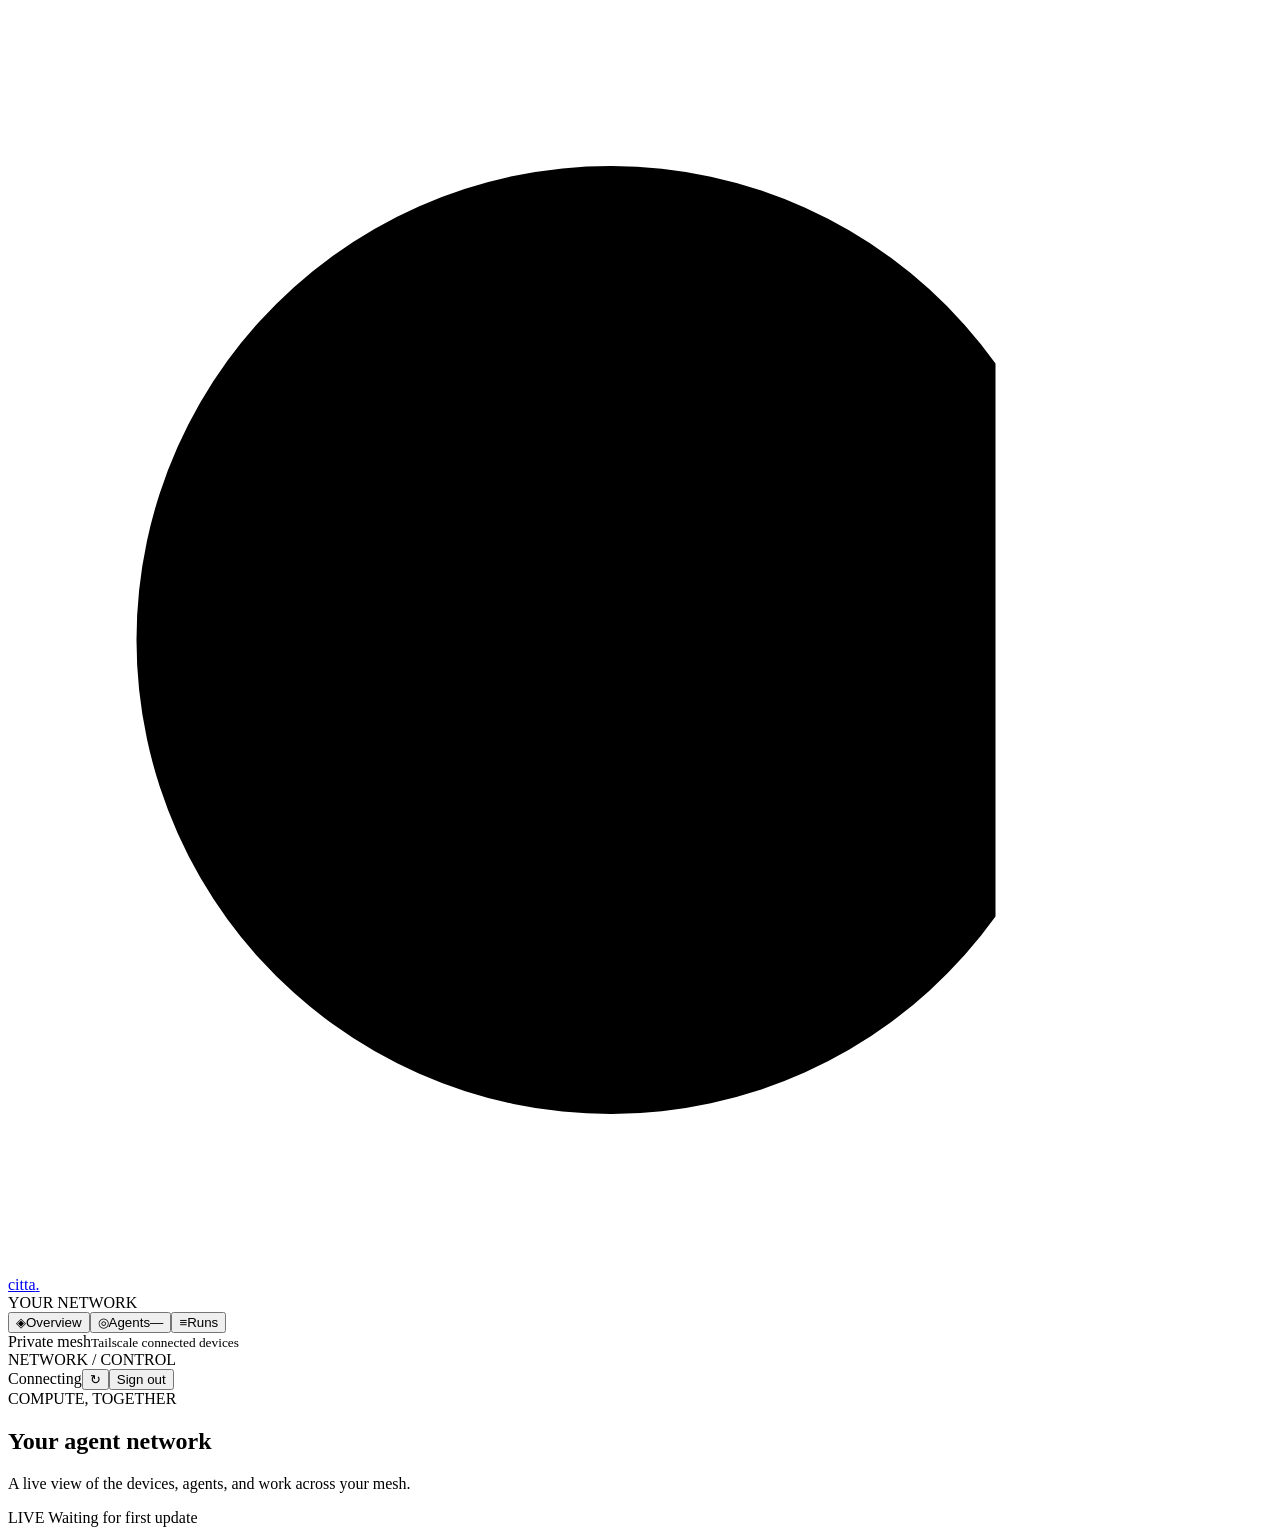
==== ui/index.html @ 751225e6 "Discover device resources and live agents with bounded spawning and monitoring" ====
<!doctype html>
<html lang="en">
  <head>
    <meta charset="utf-8" />
    <meta name="viewport" content="width=device-width,initial-scale=1" />
    <title>Citta — Network control</title>
    <link rel="stylesheet" href="/panel/style.css" />
    <script src="/panel/app.js" defer></script>
  </head>
  <body>
    <aside class="sidebar">
      <a class="brand" href="/" aria-label="Citta overview"
        ><svg viewBox="0 0 32 32" aria-hidden="true">
          <path d="M25 9A12 12 0 1 0 25 23M22 12a7 7 0 1 0 0 8" /></svg
        ><span>citta<span class="brand-dot">.</span></span></a
      >
      <div class="rail-label">YOUR NETWORK</div>
      <nav aria-label="Main navigation">
        <button class="nav active" data-view="overview">
          <span>◈</span>Overview</button
        ><button class="nav" data-view="agents">
          <span>◎</span>Agents<span id="nav-agent-count" class="nav-count"
            >—</span
          ></button
        ><button class="nav" data-view="runs"><span>≡</span>Runs</button>
      </nav>
      <div class="rail-bottom">
        <span class="status-dot"></span>
        <div>Private mesh<small>Tailscale connected devices</small></div>
      </div>
    </aside>
    <main>
      <header>
        <div class="breadcrumb">NETWORK <span>/</span> CONTROL</div>
        <div class="header-right">
          <span id="connection" class="connection">Connecting</span
          ><button
            id="refresh"
            class="icon-button"
            aria-label="Refresh network"
          >
            ↻</button
          ><button id="logout" class="text-button">Sign out</button>
        </div>
      </header>
      <section class="page-heading">
        <div>
          <div class="eyebrow">COMPUTE, TOGETHER</div>
          <h1 id="page-title">Your agent network</h1>
          <p id="page-subtitle">
            A live view of the devices, agents, and work across your mesh.
          </p>
        </div>
        <div class="live-label">
          <span class="status-dot"></span>LIVE
          <span id="last-update">Waiting for first update</span>
        </div>
      </section>
      <div id="notice" class="notice" role="status" hidden></div>
      <section id="login" class="login-card" hidden>
        <span class="section-kicker">PRIVATE CONTROL PANEL</span>
        <h2>Connect this browser</h2>
        <p>
          Open a fresh login link from Citta on this device. Your browser
          receives a temporary monitoring session; mesh credentials stay with
          the daemon.
        </p>
        <code>citta --config ~/.config/citta/config.toml panel</code>
      </section>
      <div id="dashboard" hidden>
        <section
          class="stats"
          aria-label="Network summary"
          id="stats"
        ></section>
        <section id="devices-section" class="section">
          <div class="section-heading">
            <div>
              <span class="section-kicker">THE MESH</span>
              <h2>Connected devices</h2>
            </div>
            <span class="muted" id="resource-coverage"></span>
          </div>
          <div id="devices" class="device-grid"></div>
        </section>
        <section id="agents-section" class="section">
          <div class="section-heading">
            <div>
              <span class="section-kicker">WHO'S HERE</span>
              <h2>Agent sessions</h2>
            </div>
            <div class="filters">
              <label class="sr-only" for="agent-search">Search agents</label
              ><input
                id="agent-search"
                type="search"
                placeholder="Search agents…"
              /><label class="sr-only" for="agent-state">Agent state</label
              ><select id="agent-state">
                <option value="all">All states</option>
                <option value="busy">Busy</option>
                <option value="idle">Idle</option>
                <option value="blocked">Needs attention</option>
                <option value="unknown">Unknown</option>
              </select>
            </div>
          </div>
          <div class="table-wrap">
            <table>
              <thead>
                <tr>
                  <th>Agent</th>
                  <th>Device</th>
                  <th>State</th>
                  <th>Source</th>
                  <th>Observed</th>
                </tr>
              </thead>
              <tbody id="agents"></tbody>
            </table>
            <div id="agents-empty" class="empty" hidden>
              No sessions match this view.
            </div>
          </div>
          <p class="table-note">
            Idle is reported by the harness. Observed sessions keep their
            existing owner and permissions.
          </p>
        </section>
        <section id="profiles-section" class="section">
          <div class="section-heading">
            <div>
              <span class="section-kicker">READY TO START</span>
              <h2>Agent profiles</h2>
            </div>
            <span class="muted">Available through the agent tools</span>
          </div>
          <div id="profiles" class="profile-grid"></div>
        </section>
        <section id="runs-section" class="section">
          <div class="section-heading">
            <div>
              <span class="section-kicker">WORK IN MOTION</span>
              <h2>Recent runs</h2>
            </div>
            <label class="checkbox"
              ><input id="failures-only" type="checkbox" />Failures only</label
            >
          </div>
          <div class="table-wrap">
            <table>
              <thead>
                <tr>
                  <th>Run / capability</th>
                  <th>Origin → worker</th>
                  <th>Status</th>
                  <th>Updated</th>
                  <th></th>
                </tr>
              </thead>
              <tbody id="runs"></tbody>
            </table>
            <div id="runs-empty" class="empty" hidden>
              No runs in this view.
            </div>
          </div>
        </section>
        <details class="runtime-section">
          <summary>
            Detected runtime processes <span id="runtime-count"></span>
          </summary>
          <p class="muted">
            Process presence does not establish agent availability. Only
            supported harness adapters report session state.
          </p>
          <div id="runtimes" class="runtime-grid"></div>
        </details>
        <footer>
          <span
            >CITTA <span class="footer-dot">/</span> PRIVATE NETWORK
            CONTROL</span
          ><span>Monitoring only · refreshes every 5 seconds</span>
        </footer>
      </div>
    </main>
    <dialog id="run-dialog">
      <div class="dialog-heading">
        <h2>Run details</h2>
        <button
          id="close-dialog"
          class="icon-button"
          aria-label="Close details"
        >
          ×
        </button>
      </div>
      <div id="run-detail"></div>
    </dialog>
  </body>
</html>
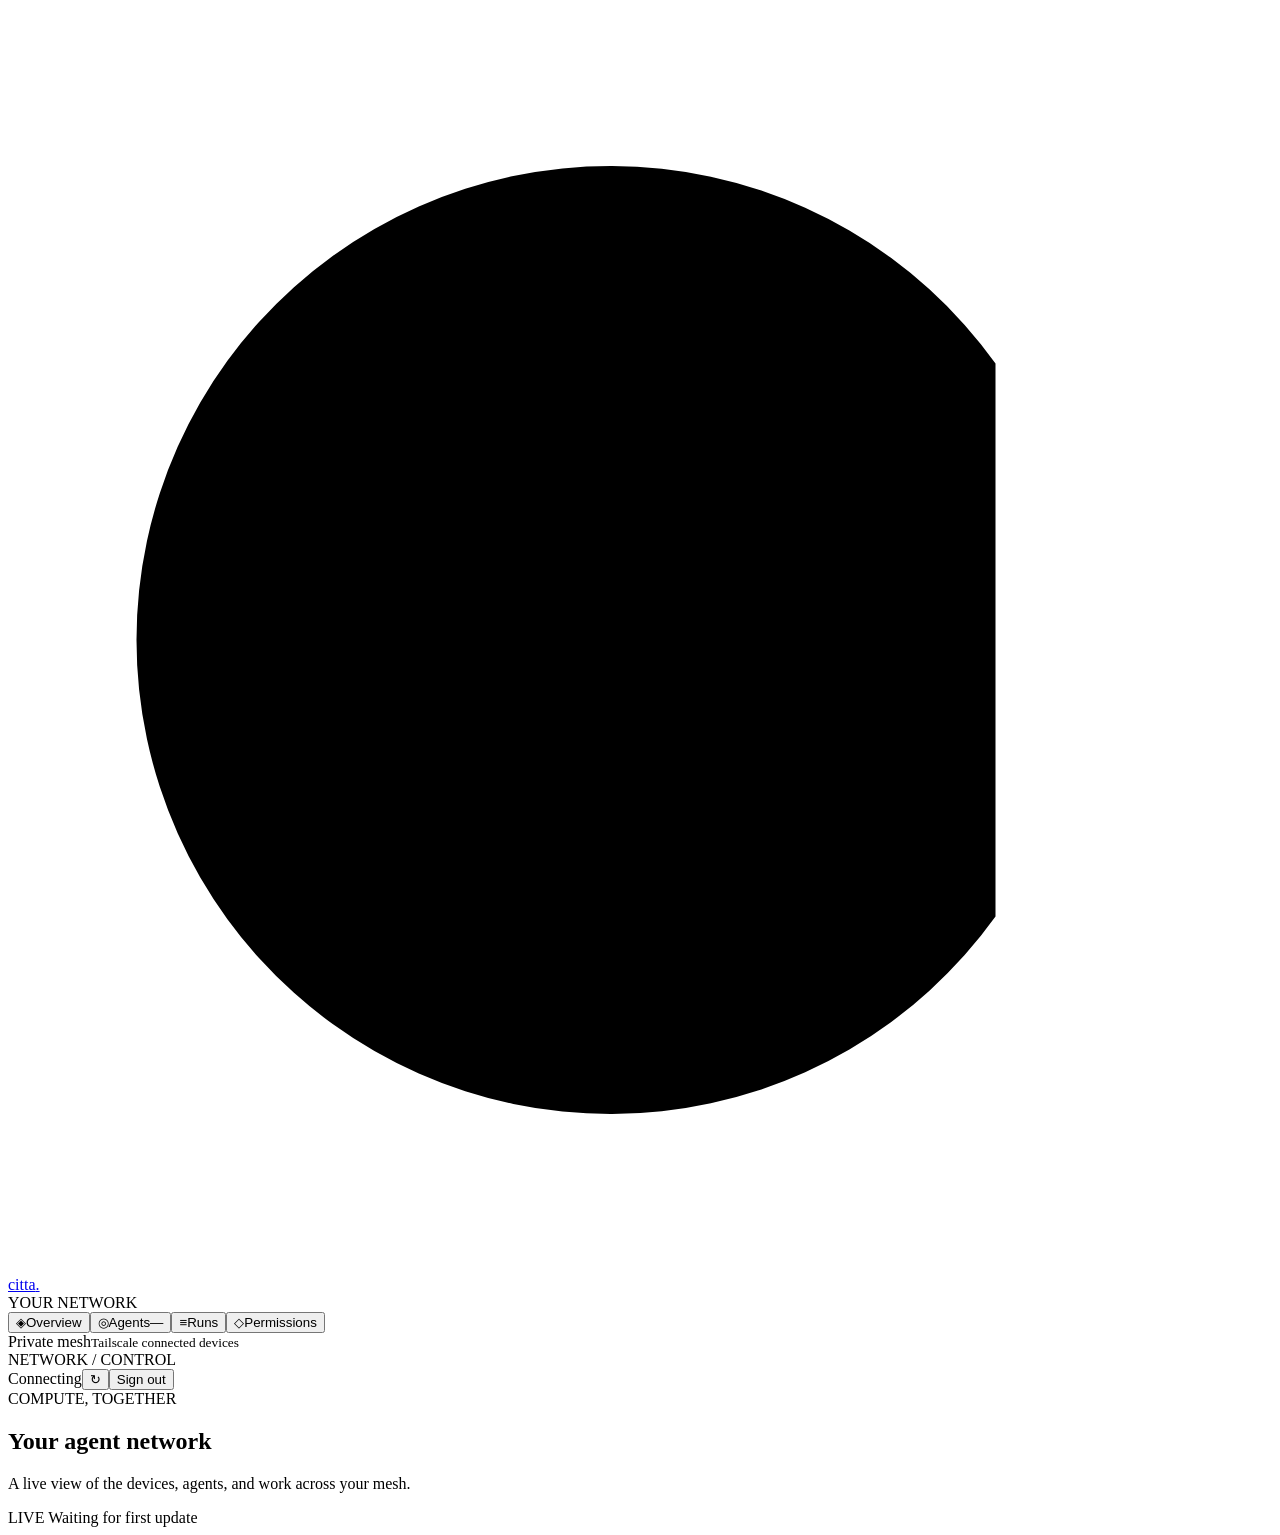
==== commit 32952104: "Manage device permissions across the mesh and expose harness model metadata" ====
--- a/ui/index.html
+++ b/ui/index.html
@@ -22,7 +22,10 @@
           <span>◎</span>Agents<span id="nav-agent-count" class="nav-count"
             >—</span
           ></button
-        ><button class="nav" data-view="runs"><span>≡</span>Runs</button>
+        ><button class="nav" data-view="runs"><span>≡</span>Runs</button
+        ><button class="nav" data-view="permissions">
+          <span>◇</span>Permissions
+        </button>
       </nav>
       <div class="rail-bottom">
         <span class="status-dot"></span>
@@ -62,8 +65,8 @@
         <h2>Connect this browser</h2>
         <p>
           Open a fresh login link from Citta on this device. Your browser
-          receives a temporary monitoring session; mesh credentials stay with
-          the daemon.
+          receives a temporary owner session; mesh credentials stay with the
+          daemon.
         </p>
         <code>citta --config ~/.config/citta/config.toml panel</code>
       </section>
@@ -73,6 +76,117 @@
           aria-label="Network summary"
           id="stats"
         ></section>
+        <section id="permissions-section" class="section" hidden>
+          <div class="section-heading">
+            <div>
+              <span class="section-kicker">DEVICE PERMISSIONS</span>
+              <h2>Choose where work can run</h2>
+            </div>
+            <label class="device-picker"
+              >Device
+              <select
+                id="permission-device"
+                aria-label="Device to configure"
+              ></select
+            ></label>
+          </div>
+          <p class="permission-intro">
+            Manage any paired device from this panel. Settings are stored and
+            enforced on the selected device.
+          </p>
+          <div
+            id="permission-message"
+            class="notice"
+            role="status"
+            hidden
+          ></div>
+          <div id="permission-editor" hidden>
+            <div class="permission-heading">
+              <h3 id="permission-title"></h3>
+              <span id="permission-revision" class="muted"></span>
+            </div>
+            <form id="permission-form">
+              <fieldset class="permission-modes">
+                <legend>Execution mode</legend>
+                <label class="mode-option"
+                  ><input
+                    type="radio"
+                    name="permission-mode"
+                    value="restricted"
+                  /><span
+                    ><strong>Restricted</strong
+                    ><small
+                      >Only selected capabilities may run unattended.</small
+                    ></span
+                  ></label
+                >
+                <label class="mode-option"
+                  ><input
+                    type="radio"
+                    name="permission-mode"
+                    value="allow_all"
+                  /><span
+                    ><strong>Allow all</strong
+                    ><small
+                      >All installed capabilities, including ones added later,
+                      may run unattended.</small
+                    ></span
+                  ></label
+                >
+                <label class="mode-option"
+                  ><input
+                    type="radio"
+                    name="permission-mode"
+                    value="paused"
+                  /><span
+                    ><strong>Pause execution</strong
+                    ><small
+                      >Stop active Citta jobs and accept no new
+                      executions.</small
+                    ></span
+                  ></label
+                >
+              </fieldset>
+              <fieldset id="permission-capabilities">
+                <legend>Allowed capabilities</legend>
+                <div id="permission-cap-list" class="permission-list"></div>
+              </fieldset>
+              <fieldset>
+                <legend>Devices allowed to send work</legend>
+                <label class="checkbox"
+                  ><input type="checkbox" id="permission-all-origins" />All
+                  trusted devices, including devices paired later</label
+                >
+                <div id="permission-origin-list" class="permission-list"></div>
+              </fieldset>
+              <p class="permission-note">
+                Applies to Citta jobs. Allow-all keeps the configured sandbox,
+                timeouts, and capacity limits. Revoking access stops affected
+                active jobs; interrupted jobs are never automatically replayed.
+              </p>
+              <div class="permission-actions">
+                <button
+                  id="permission-save"
+                  type="submit"
+                  class="primary-button"
+                  disabled
+                >
+                  Save permissions</button
+                ><button
+                  id="permission-reload"
+                  type="button"
+                  class="secondary-button"
+                >
+                  Reload saved settings</button
+                ><span id="permission-dirty" class="muted"></span>
+              </div>
+            </form>
+            <details class="permission-history">
+              <summary>Permission change history</summary>
+              <div id="permission-history"></div>
+            </details>
+          </div>
+        </section>
         <section id="devices-section" class="section">
           <div class="section-heading">
             <div>
@@ -179,7 +293,7 @@
           <span
             >CITTA <span class="footer-dot">/</span> PRIVATE NETWORK
             CONTROL</span
-          ><span>Monitoring only · refreshes every 5 seconds</span>
+          ><span>Owner control · refreshes every 5 seconds</span>
         </footer>
       </div>
     </main>
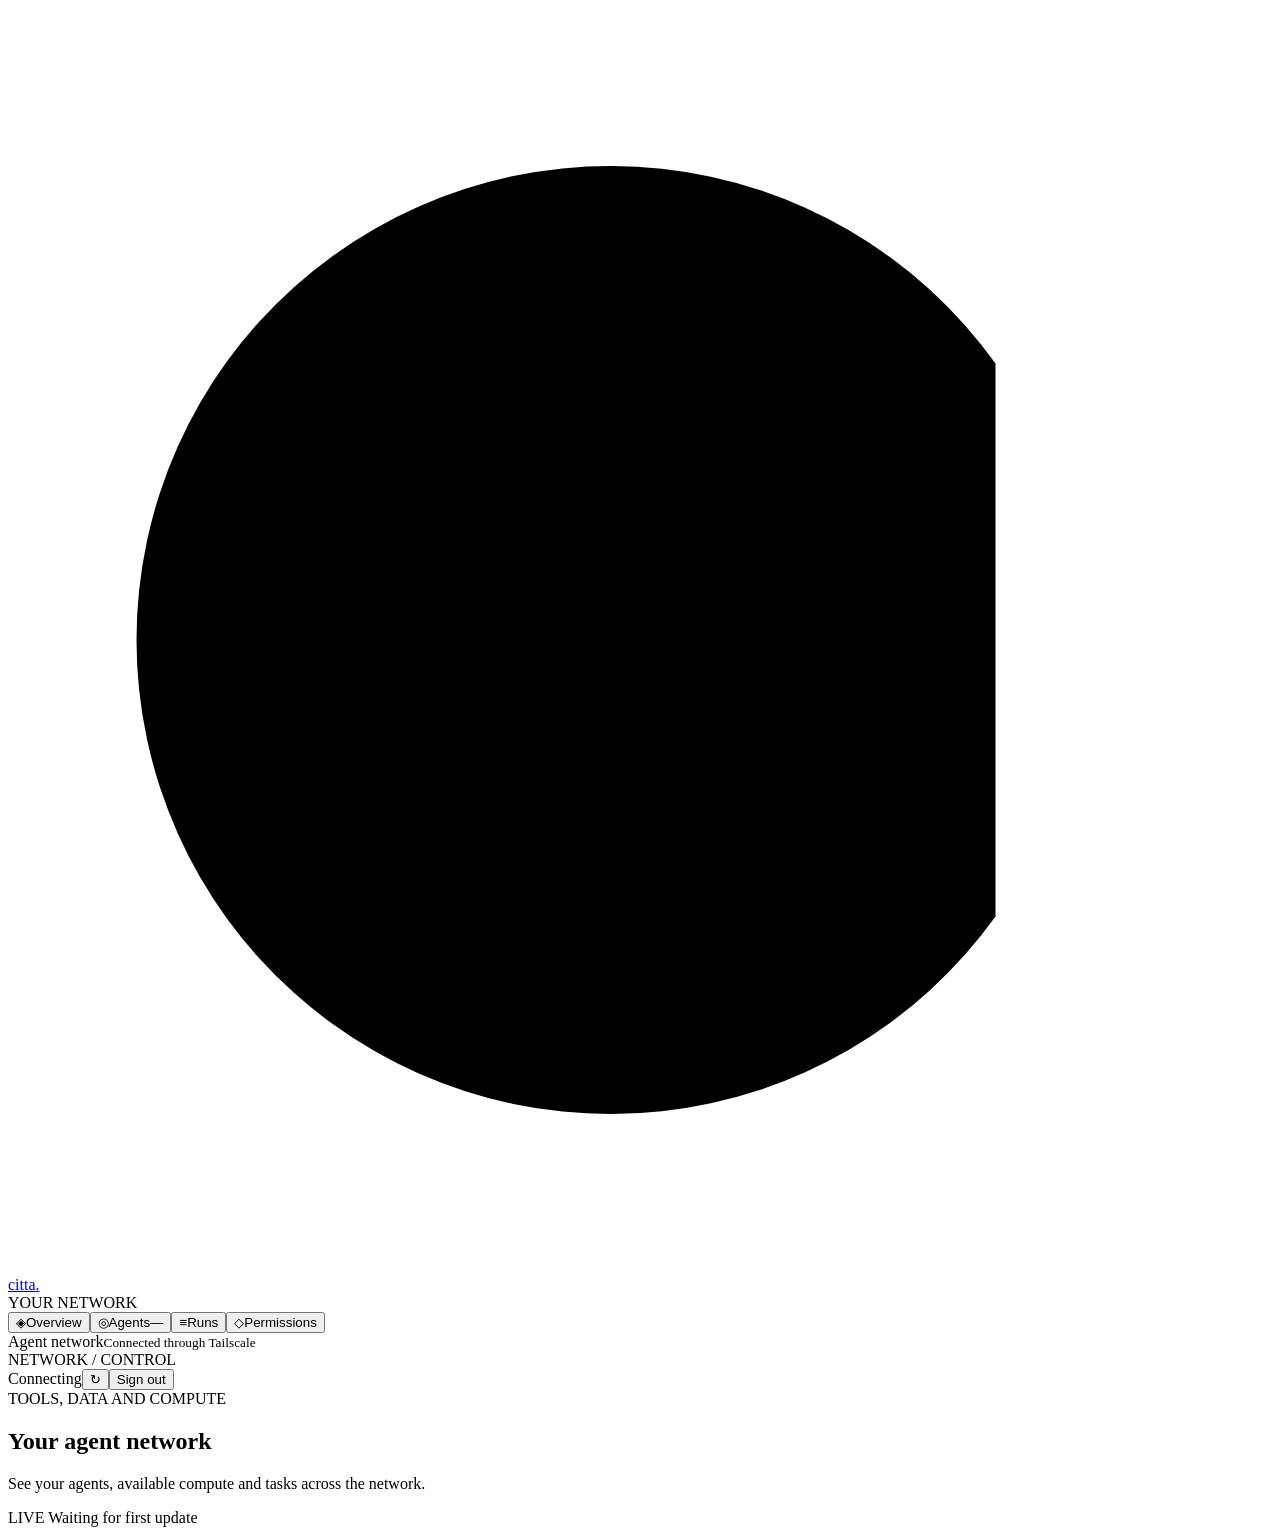
==== commit eff4eccd: "Present Citta as a network for agents to share tools, data and compute" ====
--- a/ui/index.html
+++ b/ui/index.html
@@ -3,7 +3,7 @@
   <head>
     <meta charset="utf-8" />
     <meta name="viewport" content="width=device-width,initial-scale=1" />
-    <title>Citta — Network control</title>
+    <title>Citta | Agent network</title>
     <link rel="stylesheet" href="/panel/style.css" />
     <script src="/panel/app.js" defer></script>
   </head>
@@ -29,7 +29,7 @@
       </nav>
       <div class="rail-bottom">
         <span class="status-dot"></span>
-        <div>Private mesh<small>Tailscale connected devices</small></div>
+        <div>Agent network<small>Connected through Tailscale</small></div>
       </div>
     </aside>
     <main>
@@ -48,10 +48,10 @@
       </header>
       <section class="page-heading">
         <div>
-          <div class="eyebrow">COMPUTE, TOGETHER</div>
+          <div class="eyebrow">TOOLS, DATA AND COMPUTE</div>
           <h1 id="page-title">Your agent network</h1>
           <p id="page-subtitle">
-            A live view of the devices, agents, and work across your mesh.
+            See your agents, available compute and tasks across the network.
           </p>
         </div>
         <div class="live-label">
@@ -94,6 +94,33 @@
             Manage any paired device from this panel. Settings are stored and
             enforced on the selected device.
           </p>
+          <details class="permission-guide" open>
+            <summary>Set up access for the work you want to delegate</summary>
+            <p>
+              Run <code>citta setup</code> once on each device, then
+              <code>citta doctor</code> to check connections and agent profiles.
+              A connected device still needs access to the apps used by your task.
+            </p>
+            <dl>
+              <dt>Shell, scripts and code</dt>
+              <dd>Allow the full-tool agent profile below and sign in to its
+                harness on the receiving device. It uses that device’s files,
+                installed tools and skills.</dd>
+              <dt>Desktop and browser interaction</dt>
+              <dd>Keep the receiving desktop unlocked. On a Mac, open System Settings → Privacy &amp;
+                Security. Allow Accessibility for input and Screen &amp; System
+                Audio Recording for screenshots when your task needs them.
+                Grant Automation for the specific app if macOS requests it.
+                These grants are separate from Citta’s execution mode.</dd>
+              <dt>Email and other signed-in apps</dt>
+              <dd>Sign in to the intended account on the receiving device and
+                check the sender and recipient before sending. A connection or
+                completed agent run alone does not confirm that a message was sent.</dd>
+            </dl>
+            <p>After changing macOS grants, restart Citta when its jobs are idle.
+              Ask a delegated worker to test the action. Desktop and account
+              access are not verified by this panel.</p>
+          </details>
           <div
             id="permission-message"
             class="notice"
@@ -197,13 +224,31 @@
           </div>
           <div id="devices" class="device-grid"></div>
         </section>
+        <section id="coverage-section" class="section">
+          <div class="section-heading">
+            <div>
+              <span class="section-kicker">EVERY DEVICE</span>
+              <h2>Agent discovery coverage</h2>
+            </div>
+          </div>
+          <div id="agent-coverage" class="coverage-grid"></div>
+          <p class="table-note">
+            Reported sessions are only those visible to the connected harness
+            collector. Detected processes are listed separately below; one
+            process can host multiple sessions or support another process.
+          </p>
+        </section>
         <section id="agents-section" class="section">
           <div class="section-heading">
             <div>
               <span class="section-kicker">WHO'S HERE</span>
-              <h2>Agent sessions</h2>
+              <h2>Reported agent sessions</h2>
             </div>
             <div class="filters">
+              <label class="sr-only" for="agent-device">Agent device</label>
+              <select id="agent-device">
+                <option value="all">All devices</option>
+              </select>
               <label class="sr-only" for="agent-search">Search agents</label
               ><input
                 id="agent-search"
@@ -233,13 +278,30 @@
               <tbody id="agents"></tbody>
             </table>
             <div id="agents-empty" class="empty" hidden>
-              No sessions match this view.
+              No reported sessions match these filters. Check discovery coverage
+              and detected processes below.
             </div>
           </div>
           <p class="table-note">
             Idle is reported by the harness. Observed sessions keep their
             existing owner and permissions.
           </p>
+        </section>
+        <section class="runtime-section section">
+          <div class="section-heading">
+            <div>
+              <span class="section-kicker">PROCESS OBSERVATIONS</span>
+              <h2>Detected runtimes <span id="runtime-count"></span></h2>
+            </div>
+          </div>
+          <p class="muted">
+            Process presence does not establish agent availability. Only
+            supported harness adapters report session state.
+          </p>
+          <div id="runtimes" class="runtime-grid"></div>
+          <div id="runtimes-empty" class="empty" hidden>
+            No process observations match these filters.
+          </div>
         </section>
         <section id="profiles-section" class="section">
           <div class="section-heading">
@@ -279,16 +341,6 @@
             </div>
           </div>
         </section>
-        <details class="runtime-section">
-          <summary>
-            Detected runtime processes <span id="runtime-count"></span>
-          </summary>
-          <p class="muted">
-            Process presence does not establish agent availability. Only
-            supported harness adapters report session state.
-          </p>
-          <div id="runtimes" class="runtime-grid"></div>
-        </details>
         <footer>
           <span
             >CITTA <span class="footer-dot">/</span> PRIVATE NETWORK
